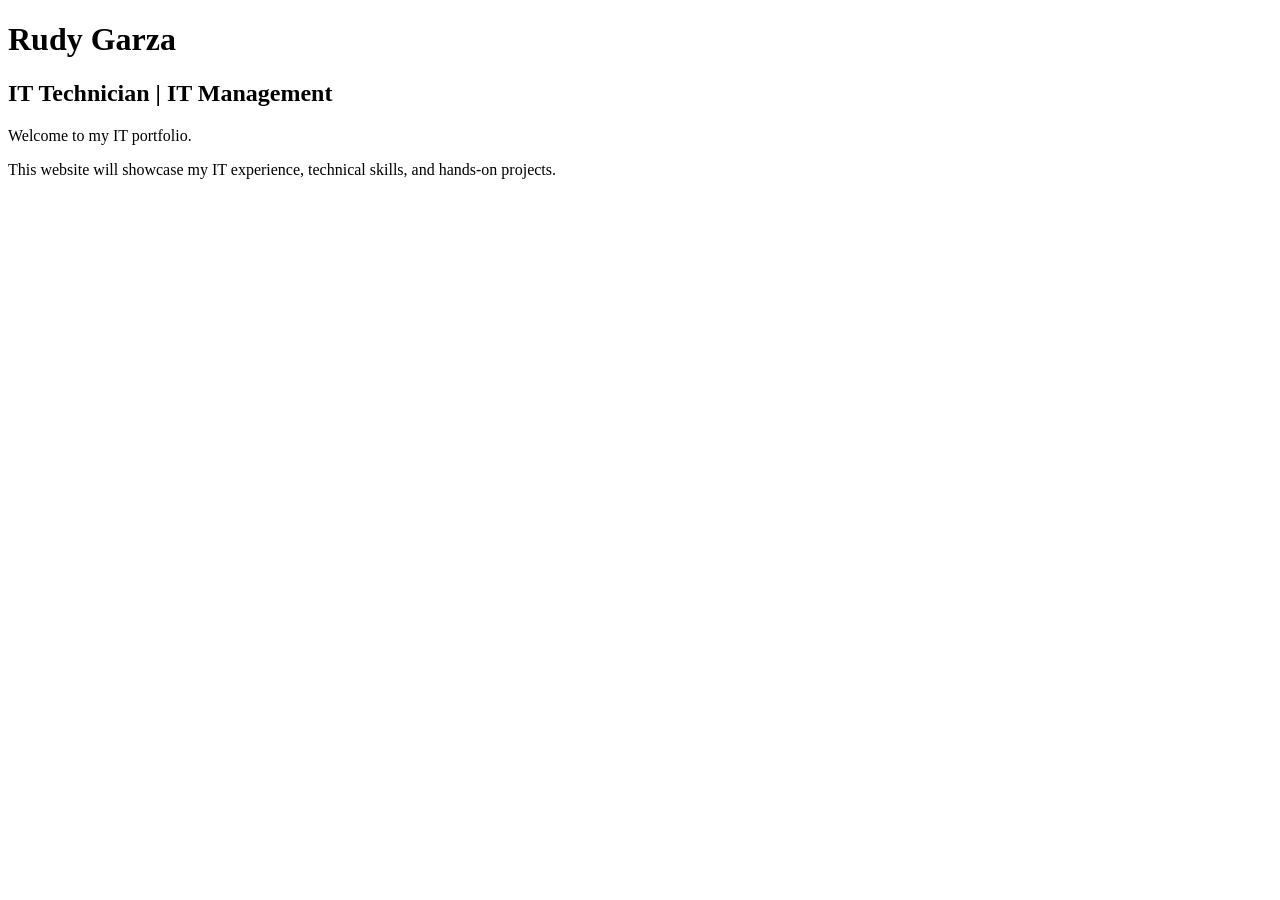
==== index.html @ ce1755a9 "Create index.html" ====
<!DOCTYPE html>

<html lang="en">

<head>
    <meta charset="UTF-8">
    <meta name="viewport" content="width=device-width, initial-scale=1.0">

    <title>Rudy Garza | IT Portfolio</title>
</head>

<body>

    <h1>Rudy Garza</h1>

    <h2>IT Technician | IT Management</h2>

    <p>Welcome to my IT portfolio.</p>

    <p>
        This website will showcase my IT experience,
        technical skills, and hands-on projects.
    </p>

</body>

</html>
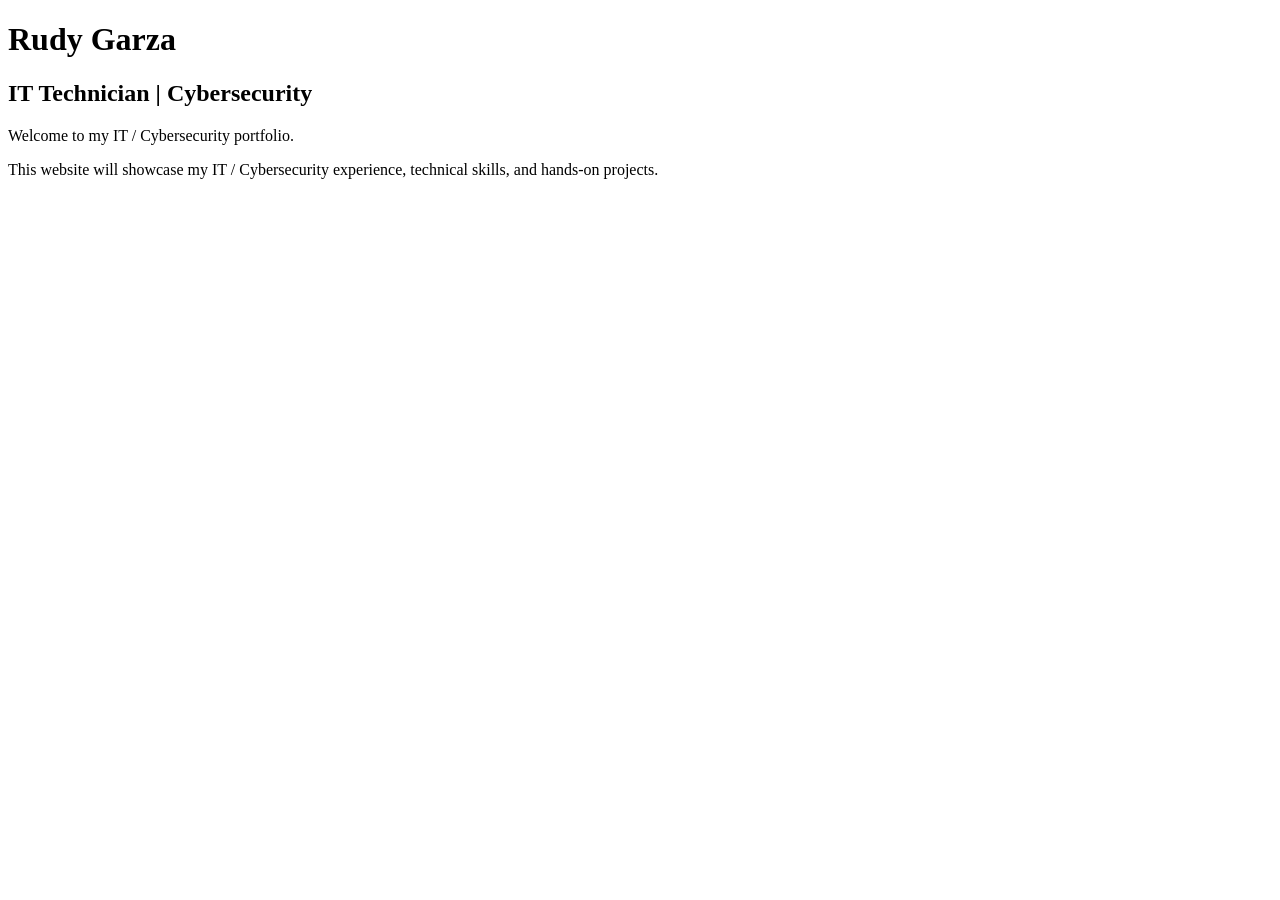
==== commit 4e1b2615: "Update index.html" ====
--- a/index.html
+++ b/index.html
@@ -6,19 +6,19 @@
     <meta charset="UTF-8">
     <meta name="viewport" content="width=device-width, initial-scale=1.0">
 
-    <title>Rudy Garza | IT Portfolio</title>
+    <title>Rudy Garza | IT / Cybersecurity Portfolio</title>
 </head>
 
 <body>
 
     <h1>Rudy Garza</h1>
 
-    <h2>IT Technician | IT Management</h2>
+    <h2>IT Technician | Cybersecurity</h2>
 
-    <p>Welcome to my IT portfolio.</p>
+    <p>Welcome to my IT / Cybersecurity portfolio.</p>
 
     <p>
-        This website will showcase my IT experience,
+        This website will showcase my IT / Cybersecurity experience,
         technical skills, and hands-on projects.
     </p>
 
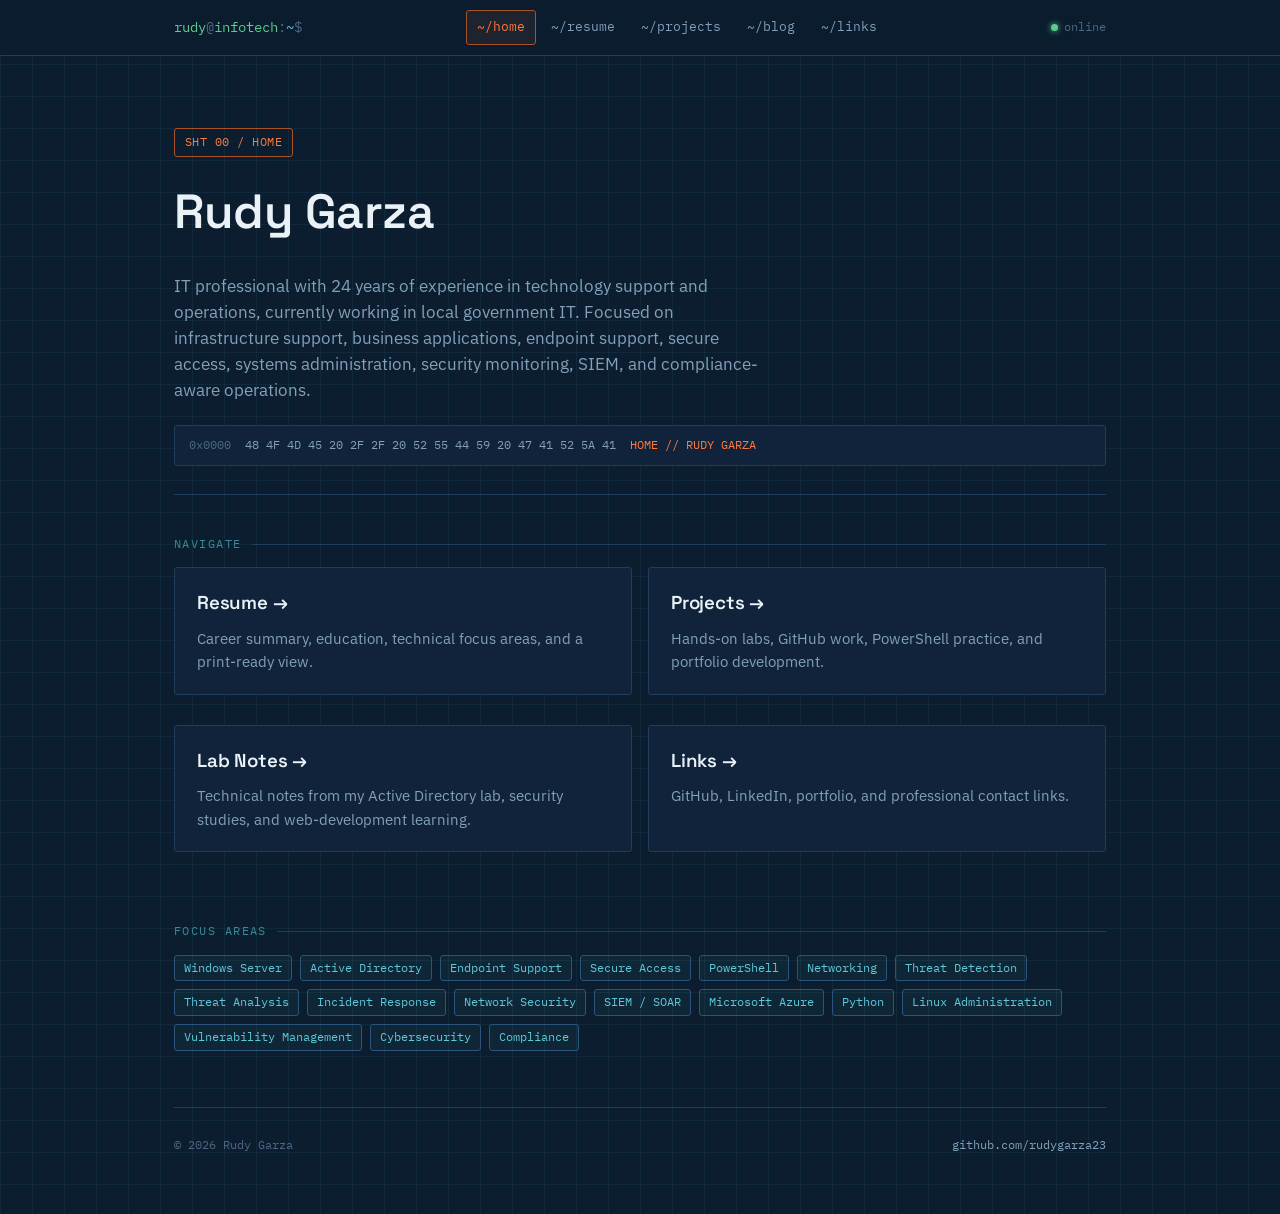
==== commit e21469d9: "Add files via upload" ====
--- a/index.html
+++ b/index.html
@@ -1,27 +1,95 @@
 <!DOCTYPE html>
-
 <html lang="en">
-
 <head>
-    <meta charset="UTF-8">
-    <meta name="viewport" content="width=device-width, initial-scale=1.0">
-
-    <title>Rudy Garza | IT / Cybersecurity Portfolio</title>
+<meta charset="UTF-8">
+<meta name="viewport" content="width=device-width, initial-scale=1.0">
+<title>Rudy Garza | IT Infrastructure, Support &amp; Cybersecurity</title>
+<meta name="description" content="Rudy Garza is an IT professional focused on infrastructure support, business applications, systems administration, endpoint support, secure access, security monitoring, SIEM, and IT management.">
+<link rel="preconnect" href="https://fonts.googleapis.com">
+<link href="https://fonts.googleapis.com/css2?family=Space+Grotesk:wght@500;600;700&family=IBM+Plex+Sans:wght@400;500;600&family=IBM+Plex+Mono:wght@400;500;600&display=swap" rel="stylesheet">
+<link rel="stylesheet" href="style.css">
 </head>
-
 <body>
 
+<nav class="topnav">
+  <div class="wrap">
+    <div class="prompt">rudy<span class="sep">@</span>infotech<span class="sep">:</span><span class="path">~</span><span class="sep">$</span></div>
+    <button class="navtoggle" aria-expanded="false" aria-label="Toggle navigation">menu</button>
+    <div class="navlinks">
+      <a href="index.html">~/home</a>
+      <a href="resume.html">~/resume</a>
+      <a href="projects.html">~/projects</a>
+      <a href="blog.html">~/blog</a>
+      <a href="links.html">~/links</a>
+    </div>
+    <div class="navstatus"><span class="dot"></span>online</div>
+  </div>
+</nav>
+
+<main class="wrap">
+
+  <header class="sheet-header" style="padding-top:72px;">
+    <span class="sheet-tag">SHT 00 / HOME</span>
     <h1>Rudy Garza</h1>
+    <p class="sheet-sub">IT professional with 24 years of experience in technology support and operations, currently working in local government IT. Focused on infrastructure support, business applications, endpoint support, secure access, systems administration, security monitoring, SIEM, and compliance-aware operations.</p>
+    <div class="hexstrip">0x0000  <span class="byte">48 4F 4D 45 20 2F 2F 20 52 55 44 59 20 47 41 52 5A 41</span>  <span class="ascii">HOME // RUDY GARZA</span></div>
+  </header>
 
-    <h2>IT Technician | Cybersecurity</h2>
+  <section>
+    <div class="section-label">Navigate</div>
+    <div class="grid-2">
+      <a class="card" href="resume.html" style="display:block; text-decoration:none;">
+        <h3 style="color:var(--text);">Resume →</h3>
+        <p style="color:var(--text-muted); margin:0; font-size:0.95rem;">Career summary, education, technical focus areas, and a print-ready view.</p>
+      </a>
+      <a class="card" href="projects.html" style="display:block; text-decoration:none;">
+        <h3 style="color:var(--text);">Projects →</h3>
+        <p style="color:var(--text-muted); margin:0; font-size:0.95rem;">Hands-on labs, GitHub work, PowerShell practice, and portfolio development.</p>
+      </a>
+      <a class="card" href="blog.html" style="display:block; text-decoration:none;">
+        <h3 style="color:var(--text);">Lab Notes →</h3>
+        <p style="color:var(--text-muted); margin:0; font-size:0.95rem;">Technical notes from my Active Directory lab, security studies, and web-development learning.</p>
+      </a>
+      <a class="card" href="links.html" style="display:block; text-decoration:none;">
+        <h3 style="color:var(--text);">Links →</h3>
+        <p style="color:var(--text-muted); margin:0; font-size:0.95rem;">GitHub, LinkedIn, portfolio, and professional contact links.</p>
+      </a>
+    </div>
+  </section>
 
-    <p>Welcome to my IT / Cybersecurity portfolio.</p>
+ <section>
+  <div class="section-label">Focus Areas</div>
 
-    <p>
-        This website will showcase my IT / Cybersecurity experience,
-        technical skills, and hands-on projects.
-    </p>
+  <div class="tags">
+    <span class="tag">Windows Server</span>
+    <span class="tag">Active Directory</span>
+    <span class="tag">Endpoint Support</span>
+    <span class="tag">Secure Access</span>
+    <span class="tag">PowerShell</span>
+    <span class="tag">Networking</span>
 
+    <span class="tag">Threat Detection</span>
+    <span class="tag">Threat Analysis</span>
+    <span class="tag">Incident Response</span>
+    <span class="tag">Network Security</span>
+    <span class="tag">SIEM / SOAR</span>
+    <span class="tag">Microsoft Azure</span>
+
+    <span class="tag">Python</span>
+    <span class="tag">Linux Administration</span>
+    <span class="tag">Vulnerability Management</span>
+    <span class="tag">Cybersecurity</span>
+    <span class="tag">Compliance</span>
+  </div>
+</section>
+
+  <footer>
+    <div>© 2026 Rudy Garza</div>
+    <div><a href="https://github.com/rudygarza23" target="_blank" rel="noopener">github.com/rudygarza23</a></div>
+  </footer>
+
+</main>
+
+<script src="main.js"></script>
 </body>
-
 </html>
--- a/style.css
+++ b/style.css
@@ -0,0 +1,383 @@
+/* ==========================================================================
+   DESIGN TOKENS
+   Concept: technical schematic / network diagram sheet set.
+   Each page is a numbered "sheet" in a drawing set (SHT 01, 02...).
+   Signature motif: hex-dump strip (offset / bytes / ascii) used as a
+   section marker — a real artifact from packet & binary analysis work.
+   ========================================================================== */
+
+:root {
+  /* color */
+  --bg: #0b1d2e;
+  --bg-panel: #10233a;
+  --bg-panel-raised: #14293f;
+  --grid-line: rgba(94, 200, 216, 0.07);
+  --grid-line-strong: rgba(94, 200, 216, 0.14);
+  --border: #1f3d5c;
+  --border-strong: #2c557d;
+  --accent: #ff7a3d;
+  --accent-dim: #a85328;
+  --cyan: #5ec8d8;
+  --cyan-dim: #3c8896;
+  --text: #eaf2f8;
+  --text-muted: #82a0ba;
+  --text-faint: #4d6885;
+  --ok: #5ecb8f;
+
+  /* type */
+  --f-display: "Space Grotesk", "IBM Plex Sans", sans-serif;
+  --f-body: "IBM Plex Sans", sans-serif;
+  --f-mono: "IBM Plex Mono", monospace;
+
+  /* layout */
+  --nav-h: 56px;
+  --max-w: 980px;
+  --radius: 3px;
+}
+
+* { box-sizing: border-box; }
+
+html {
+  scroll-behavior: smooth;
+}
+
+@media (prefers-reduced-motion: reduce) {
+  html { scroll-behavior: auto; }
+  * { animation-duration: 0.001ms !important; animation-iteration-count: 1 !important; transition-duration: 0.001ms !important; }
+}
+
+body {
+  margin: 0;
+  background:
+    linear-gradient(var(--grid-line) 1px, transparent 1px) 0 0 / 100% 32px,
+    linear-gradient(90deg, var(--grid-line) 1px, transparent 1px) 0 0 / 32px 100%,
+    var(--bg);
+  color: var(--text);
+  font-family: var(--f-body);
+  font-size: 16px;
+  line-height: 1.55;
+  min-height: 100vh;
+  padding-top: var(--nav-h);
+}
+
+h1, h2, h3, h4 {
+  font-family: var(--f-display);
+  font-weight: 600;
+  margin: 0 0 0.5em;
+  letter-spacing: -0.01em;
+}
+
+a { color: var(--cyan); text-decoration: none; }
+a:hover { text-decoration: underline; }
+
+:focus-visible {
+  outline: 2px solid var(--accent);
+  outline-offset: 2px;
+}
+
+code, .mono { font-family: var(--f-mono); }
+
+.wrap {
+  max-width: var(--max-w);
+  margin: 0 auto;
+  padding: 0 24px;
+}
+
+/* ==========================================================================
+   NAV - styled like a shell status line
+   ========================================================================== */
+
+.topnav {
+  position: fixed;
+  top: 0; left: 0; right: 0;
+  height: var(--nav-h);
+  z-index: 100;
+  background: rgba(11, 29, 46, 0.92);
+  backdrop-filter: blur(6px);
+  border-bottom: 1px solid var(--border);
+  display: flex;
+  align-items: center;
+}
+
+.topnav .wrap {
+  max-width: var(--max-w);
+  width: 100%;
+  display: flex;
+  align-items: center;
+  justify-content: space-between;
+  gap: 16px;
+}
+
+.topnav .prompt {
+  font-family: var(--f-mono);
+  font-size: 14px;
+  color: var(--ok);
+  white-space: nowrap;
+}
+.topnav .prompt .sep { color: var(--text-faint); }
+.topnav .prompt .path { color: var(--cyan); }
+
+.navlinks {
+  display: flex;
+  gap: 4px;
+  font-family: var(--f-mono);
+  font-size: 13px;
+}
+
+.navlinks a {
+  color: var(--text-muted);
+  padding: 6px 10px;
+  border-radius: var(--radius);
+  border: 1px solid transparent;
+}
+
+.navlinks a:hover {
+  color: var(--text);
+  border-color: var(--border-strong);
+  text-decoration: none;
+}
+
+.navlinks a.active {
+  color: var(--accent);
+  border-color: var(--accent-dim);
+  background: rgba(255, 122, 61, 0.08);
+}
+
+.navstatus {
+  display: flex;
+  align-items: center;
+  gap: 6px;
+  font-family: var(--f-mono);
+  font-size: 12px;
+  color: var(--text-faint);
+}
+
+.dot {
+  width: 7px; height: 7px;
+  border-radius: 50%;
+  background: var(--ok);
+  box-shadow: 0 0 6px var(--ok);
+  flex: none;
+}
+
+.navtoggle {
+  display: none;
+  background: none;
+  border: 1px solid var(--border-strong);
+  color: var(--text);
+  font-family: var(--f-mono);
+  padding: 6px 10px;
+  border-radius: var(--radius);
+  cursor: pointer;
+}
+
+@media (max-width: 720px) {
+  .navlinks { position: fixed; top: var(--nav-h); left: 0; right: 0; background: var(--bg-panel); border-bottom: 1px solid var(--border); flex-direction: column; padding: 8px; display: none; }
+  .navlinks.open { display: flex; }
+  .navlinks a { padding: 10px 12px; }
+  .navstatus { display: none; }
+  .navtoggle { display: block; }
+}
+
+/* ==========================================================================
+   SHEET HEADER - every page opens with a "drawing sheet" header
+   ========================================================================== */
+
+.sheet-header {
+  padding: 56px 0 28px;
+  border-bottom: 1px solid var(--border);
+  margin-bottom: 40px;
+}
+
+.sheet-tag {
+  display: inline-flex;
+  align-items: center;
+  gap: 8px;
+  font-family: var(--f-mono);
+  font-size: 12px;
+  color: var(--accent);
+  border: 1px solid var(--accent-dim);
+  padding: 4px 10px;
+  border-radius: var(--radius);
+  margin-bottom: 18px;
+  letter-spacing: 0.04em;
+}
+
+.sheet-header h1 {
+  font-size: clamp(2rem, 5vw, 3rem);
+  color: var(--text);
+}
+
+.sheet-sub {
+  color: var(--text-muted);
+  max-width: 60ch;
+  font-size: 1.05rem;
+}
+
+/* Hex-dump strip - the signature element */
+.hexstrip {
+  font-family: var(--f-mono);
+  font-size: 12px;
+  color: var(--text-faint);
+  margin-top: 22px;
+  padding: 10px 14px;
+  background: var(--bg-panel);
+  border: 1px solid var(--border);
+  border-radius: var(--radius);
+  overflow-x: auto;
+  white-space: pre;
+}
+.hexstrip .off { color: var(--cyan-dim); }
+.hexstrip .byte { color: var(--text-muted); }
+.hexstrip .ascii { color: var(--accent); }
+
+/* ==========================================================================
+   SECTIONS / CARDS
+   ========================================================================== */
+
+section { margin-bottom: 56px; }
+
+.section-label {
+  font-family: var(--f-mono);
+  font-size: 12px;
+  color: var(--cyan-dim);
+  text-transform: uppercase;
+  letter-spacing: 0.12em;
+  margin-bottom: 14px;
+  display: flex;
+  align-items: center;
+  gap: 10px;
+}
+.section-label::after {
+  content: "";
+  flex: 1;
+  height: 1px;
+  background: var(--border);
+}
+
+.card {
+  background: var(--bg-panel);
+  border: 1px solid var(--border);
+  border-radius: var(--radius);
+  padding: 20px 22px;
+  margin-bottom: 14px;
+}
+
+.card:hover { border-color: var(--border-strong); }
+
+.grid-2 { display: grid; grid-template-columns: 1fr 1fr; gap: 16px; }
+.grid-3 { display: grid; grid-template-columns: repeat(3, 1fr); gap: 16px; }
+@media (max-width: 720px) { .grid-2, .grid-3 { grid-template-columns: 1fr; } }
+
+/* tag chips */
+.tags { display: flex; flex-wrap: wrap; gap: 8px; }
+.tag {
+  font-family: var(--f-mono);
+  font-size: 12px;
+  color: var(--cyan);
+  border: 1px solid var(--border-strong);
+  padding: 3px 9px;
+  border-radius: var(--radius);
+  background: rgba(94, 200, 216, 0.05);
+}
+
+/* buttons */
+.btn {
+  display: inline-flex;
+  align-items: center;
+  gap: 8px;
+  font-family: var(--f-mono);
+  font-size: 13px;
+  color: var(--text);
+  border: 1px solid var(--border-strong);
+  padding: 9px 16px;
+  border-radius: var(--radius);
+  background: var(--bg-panel-raised);
+  cursor: pointer;
+  transition: border-color 0.15s ease, transform 0.15s ease;
+}
+.btn:hover { border-color: var(--accent); text-decoration: none; transform: translateY(-1px); }
+.btn.primary { border-color: var(--accent); color: var(--accent); }
+.btn.primary:hover { background: rgba(255, 122, 61, 0.1); }
+.btn.block { width: 100%; justify-content: space-between; }
+
+/* timeline (resume experience) */
+.tl-item {
+  display: grid;
+  grid-template-columns: 150px 1fr;
+  gap: 20px;
+  padding: 18px 0;
+  border-top: 1px solid var(--border);
+}
+
+.section-label + .tl-item {
+  border-top: none;
+}
+
+.tl-date {
+  font-family: var(--f-mono);
+  font-size: 12px;
+  color: var(--text-faint);
+  padding-top: 4px;
+  white-space: nowrap;
+}
+
+.tl-role {
+  font-weight: 600;
+  color: var(--text);
+  margin: 0 0 2px;
+}
+
+.tl-org {
+  color: var(--cyan);
+  font-size: 0.9rem;
+  margin: 0 0 10px;
+}
+
+.tl-body {
+  color: var(--text-muted);
+  font-size: 0.95rem;
+  margin: 8px 0 0;
+  padding-left: 22px;
+}
+
+.tl-body li {
+  margin-bottom: 6px;
+}
+
+.tl-body li:last-child {
+  margin-bottom: 0;
+}
+
+@media (max-width: 600px) {
+  .tl-item {
+    grid-template-columns: 1fr;
+    gap: 6px;
+  }
+
+  .tl-date {
+    padding-top: 0;
+  }
+}
+
+/* footer */
+footer {
+  border-top: 1px solid var(--border);
+  padding: 28px 0 60px;
+  color: var(--text-faint);
+  font-family: var(--f-mono);
+  font-size: 12px;
+  display: flex;
+  justify-content: space-between;
+  flex-wrap: wrap;
+  gap: 10px;
+}
+footer a { color: var(--text-muted); }
+
+/* print (resume) */
+@media print {
+  .topnav, footer, .no-print { display: none !important; }
+  body { padding-top: 0; background: #fff; color: #111; }
+  .card, .hexstrip { border-color: #ccc; background: #fff; }
+  a { color: #111; text-decoration: underline; }
+}
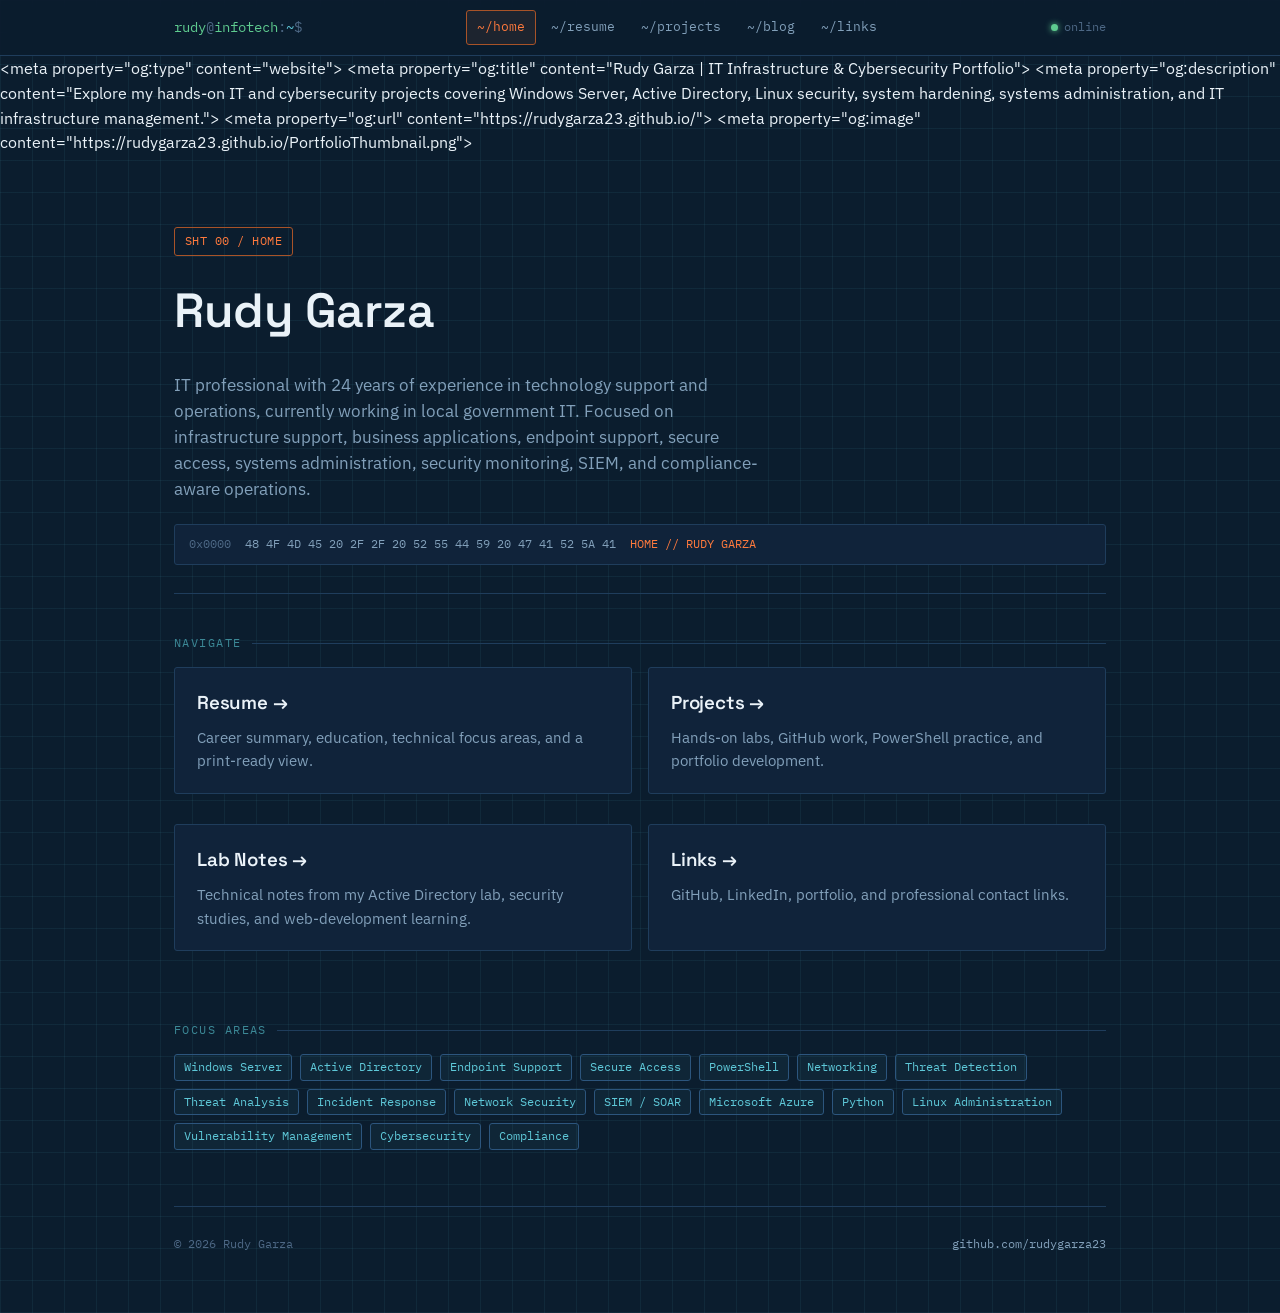
==== commit ac6efc06: "Update index.html" ====
--- a/index.html
+++ b/index.html
@@ -5,6 +5,11 @@
 <meta name="viewport" content="width=device-width, initial-scale=1.0">
 <title>Rudy Garza | IT Infrastructure, Support &amp; Cybersecurity</title>
 <meta name="description" content="Rudy Garza is an IT professional focused on infrastructure support, business applications, systems administration, endpoint support, secure access, security monitoring, SIEM, and IT management.">
+  &lt;meta property="og:type" content="website"&gt;
+&lt;meta property="og:title" content="Rudy Garza | IT Infrastructure &amp; Cybersecurity Portfolio"&gt;
+&lt;meta property="og:description" content="Explore my hands-on IT and cybersecurity projects covering Windows Server, Active Directory, Linux security, system hardening, systems administration, and IT infrastructure management."&gt;
+&lt;meta property="og:url" content="https://rudygarza23.github.io/"&gt;
+&lt;meta property="og:image" content="https://rudygarza23.github.io/PortfolioThumbnail.png"&gt;
 <link rel="preconnect" href="https://fonts.googleapis.com">
 <link href="https://fonts.googleapis.com/css2?family=Space+Grotesk:wght@500;600;700&family=IBM+Plex+Sans:wght@400;500;600&family=IBM+Plex+Mono:wght@400;500;600&display=swap" rel="stylesheet">
 <link rel="stylesheet" href="style.css">
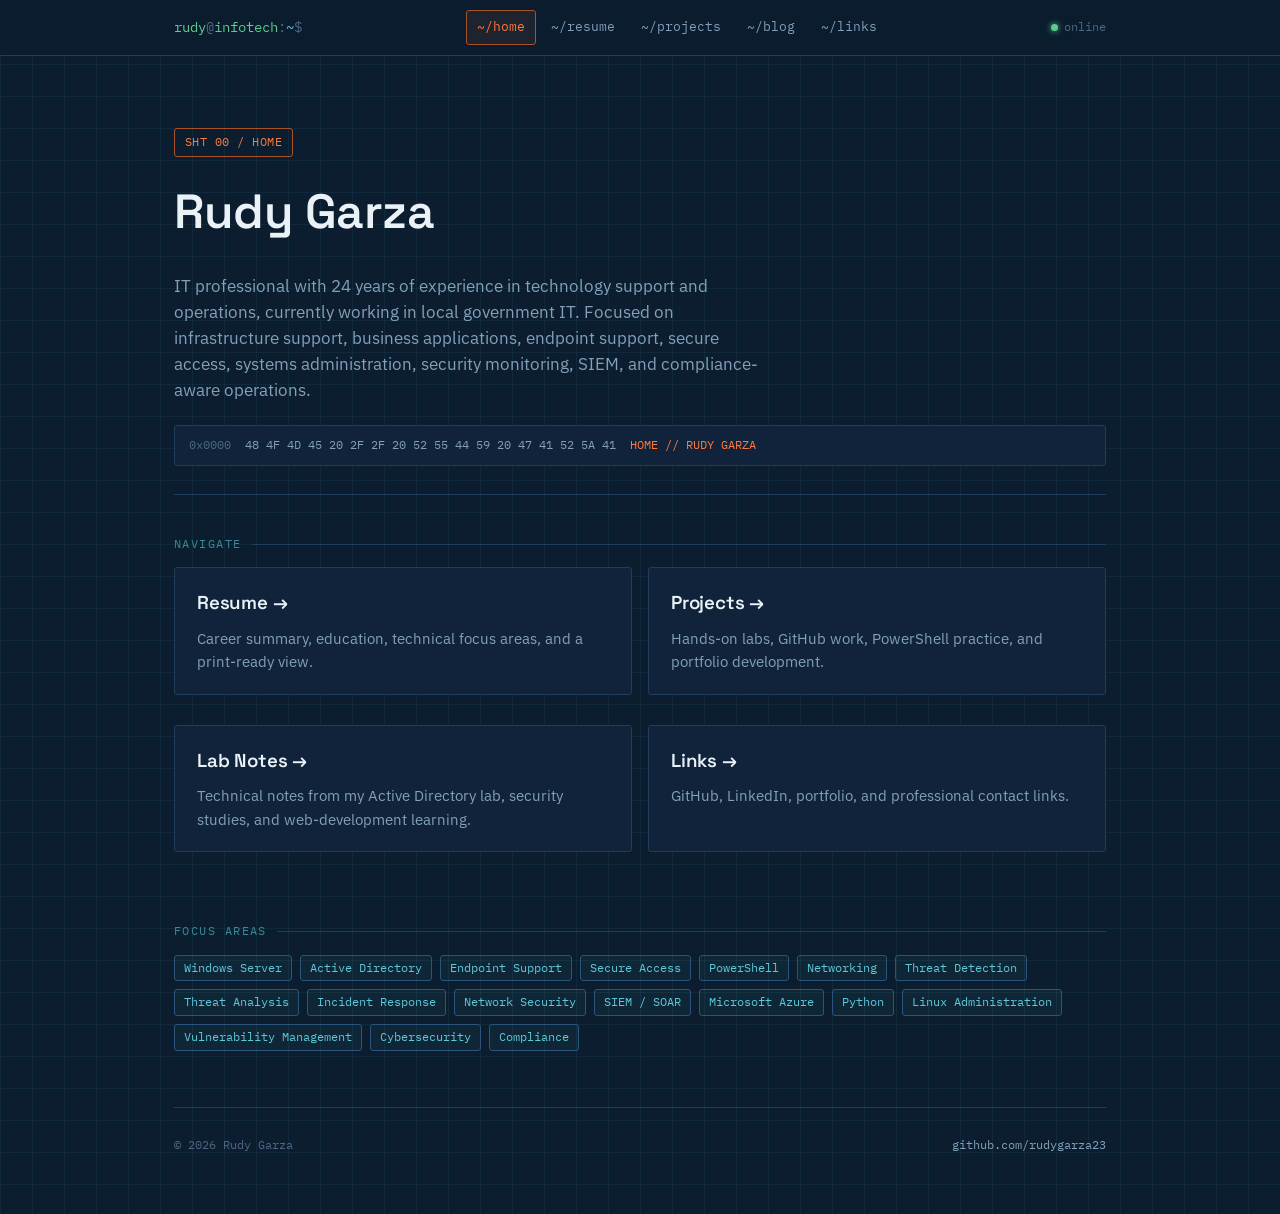
==== commit f8e47ff9: "Update index.html" ====
--- a/index.html
+++ b/index.html
@@ -5,11 +5,6 @@
 <meta name="viewport" content="width=device-width, initial-scale=1.0">
 <title>Rudy Garza | IT Infrastructure, Support &amp; Cybersecurity</title>
 <meta name="description" content="Rudy Garza is an IT professional focused on infrastructure support, business applications, systems administration, endpoint support, secure access, security monitoring, SIEM, and IT management.">
-  &lt;meta property="og:type" content="website"&gt;
-&lt;meta property="og:title" content="Rudy Garza | IT Infrastructure &amp; Cybersecurity Portfolio"&gt;
-&lt;meta property="og:description" content="Explore my hands-on IT and cybersecurity projects covering Windows Server, Active Directory, Linux security, system hardening, systems administration, and IT infrastructure management."&gt;
-&lt;meta property="og:url" content="https://rudygarza23.github.io/"&gt;
-&lt;meta property="og:image" content="https://rudygarza23.github.io/PortfolioThumbnail.png"&gt;
 <link rel="preconnect" href="https://fonts.googleapis.com">
 <link href="https://fonts.googleapis.com/css2?family=Space+Grotesk:wght@500;600;700&family=IBM+Plex+Sans:wght@400;500;600&family=IBM+Plex+Mono:wght@400;500;600&display=swap" rel="stylesheet">
 <link rel="stylesheet" href="style.css">
